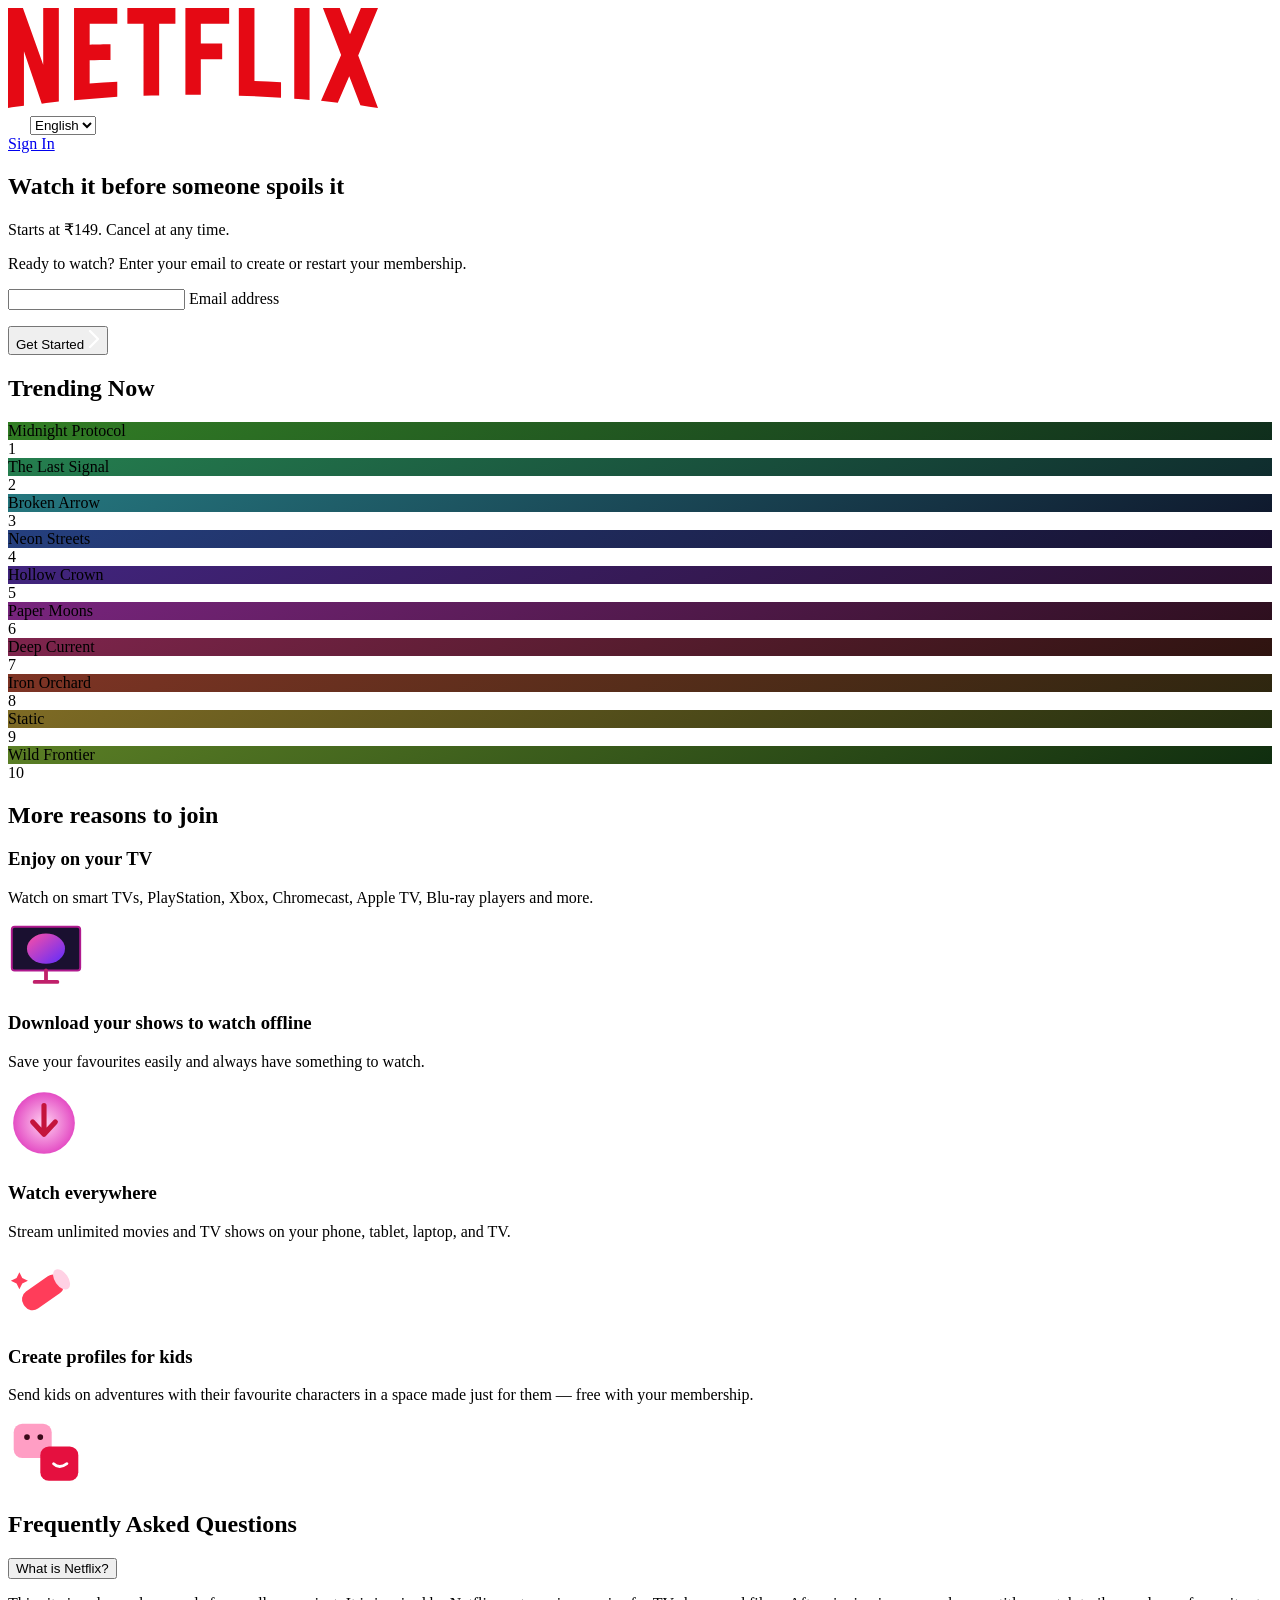
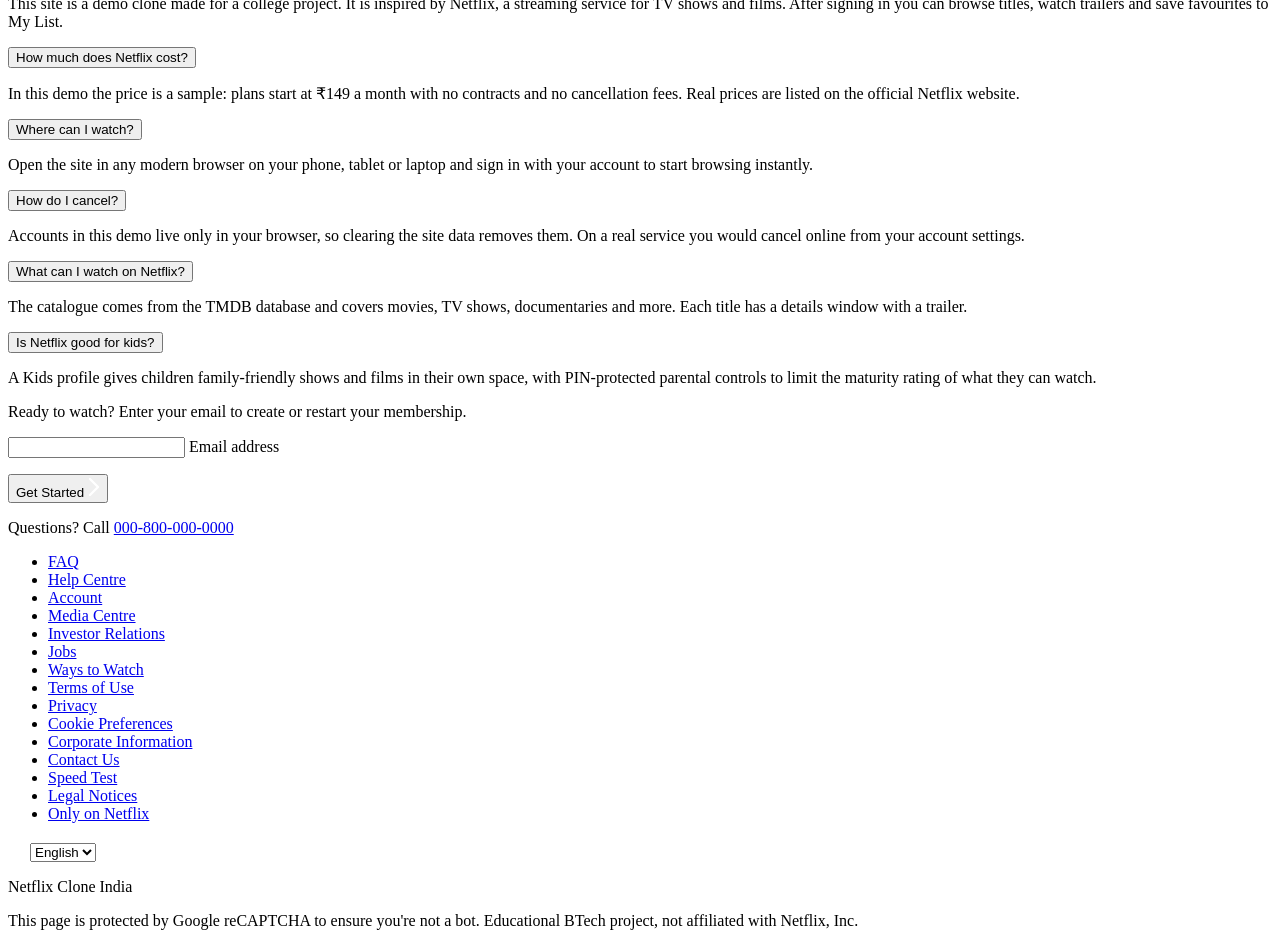
==== claudenetflix/index.html @ 72e8b184 "Add files via upload" ====
<!DOCTYPE html>
<html lang="en">
<head>
<meta charset="UTF-8">
<meta name="viewport" content="width=device-width, initial-scale=1">
<title>Netflix Clone - Watch TV Shows Online, Watch Movies Online</title>
<link rel="preconnect" href="https://fonts.googleapis.com">
<link href="https://fonts.googleapis.com/css2?family=Bebas+Neue&family=Inter:wght@400;500;700;900&display=swap" rel="stylesheet">
<link rel="stylesheet" href="landing.css">
</head>
<body>

<!-- HERO -->
<section class="hero">
  <div class="mosaic" id="mosaic" aria-hidden="true"></div>
  <header class="bar wrap">
    <a href="landing.html" class="logo"><img src="Logo.svg" alt="Netflix"></a>
    <div class="bar-right">
      <div class="lang">
        <svg width="18" height="18" viewBox="0 0 24 24" fill="none" stroke="#fff" stroke-width="2" stroke-linecap="round"><path d="M3 5h10M8 3v2M5 5c1 4 4 7 8 8M11 5c-1 4-4 7-8 8M13 21l4-10 4 10M14.5 18h5"/></svg>
        <select class="langSel" aria-label="Language"><option value="en">English</option><option value="hi">हिन्दी</option></select>
        <span class="caret"></span>
      </div>
      <a href="login.html" class="signbtn" data-i18n="signin">Sign In</a>
    </div>
  </header>

  <div class="hero-in">
    <h1 data-i18n="title">Watch it before someone spoils it</h1>
    <p class="price" data-i18n="price">Starts at ₹149. Cancel at any time.</p>
    <div data-form></div>
  </div>
  <div class="curve"></div>
</section>

<main>
  <!-- TRENDING -->
  <section class="sec wrap">
    <h2 data-i18n="trending">Trending Now</h2>
    <div class="t-wrap">
      <button class="t-arrow l" id="tPrev" aria-label="Previous" hidden>&#8249;</button>
      <div class="t-track" id="tTrack"></div>
      <button class="t-arrow r" id="tNext" aria-label="Next">&#8250;</button>
    </div>
  </section>

  <!-- REASONS -->
  <section class="sec wrap">
    <h2 data-i18n="reasons">More reasons to join</h2>
    <div class="reasons">
      <article><h3>Enjoy on your TV</h3><p>Watch on smart TVs, PlayStation, Xbox, Chromecast, Apple TV, Blu-ray players and more.</p>
        <svg viewBox="0 0 80 70" width="76"><defs><linearGradient id="g1" x1="0" y1="0" x2="1" y2="1"><stop offset="0" stop-color="#ff4fa3"/><stop offset="1" stop-color="#5b2cff"/></linearGradient></defs><rect x="4" y="4" width="72" height="46" rx="3" fill="#1a1030" stroke="#b01a8f" stroke-width="2"/><ellipse cx="40" cy="27" rx="20" ry="16" fill="url(#g1)"/><path d="M28 62h24M40 50v12" stroke="#c0206a" stroke-width="4" stroke-linecap="round"/></svg></article>
      <article><h3>Download your shows to watch offline</h3><p>Save your favourites easily and always have something to watch.</p>
        <svg viewBox="0 0 70 70" width="72"><defs><radialGradient id="g2"><stop offset="0" stop-color="#ffd1f0"/><stop offset="1" stop-color="#e44cc4"/></radialGradient></defs><circle cx="35" cy="35" r="30" fill="url(#g2)"/><path d="M35 18v26M24 34l11 12 11-12" stroke="#c4143c" stroke-width="5" fill="none" stroke-linecap="round" stroke-linejoin="round"/></svg></article>
      <article><h3>Watch everywhere</h3><p>Stream unlimited movies and TV shows on your phone, tablet, laptop, and TV.</p>
        <svg viewBox="0 0 80 70" width="76"><g transform="rotate(-35 40 35)"><rect x="12" y="24" width="48" height="22" rx="10" fill="#ff3d5a"/><ellipse cx="60" cy="35" rx="7" ry="12" fill="#ffd1e4"/></g><path d="M12 16l3 6 6 3-6 3-3 6-3-6-6-3 6-3z" fill="#ff3d5a"/></svg></article>
      <article><h3>Create profiles for kids</h3><p>Send kids on adventures with their favourite characters in a space made just for them — free with your membership.</p>
        <svg viewBox="0 0 80 70" width="76"><rect x="6" y="4" width="40" height="36" rx="9" fill="#ff9ec4"/><rect x="34" y="28" width="40" height="36" rx="9" fill="#e5103f"/><circle cx="20" cy="18" r="3" fill="#3a0a1a"/><circle cx="34" cy="18" r="3" fill="#3a0a1a"/><path d="M48 46q6 6 14 0" stroke="#fff" stroke-width="3" fill="none" stroke-linecap="round"/></svg></article>
    </div>
  </section>

  <!-- FAQ -->
  <section class="sec wrap">
    <h2 data-i18n="faq">Frequently Asked Questions</h2>
    <div class="faq" id="faq"></div>
    <div class="bottom-cta" data-form></div>
  </section>
</main>

<!-- FOOTER -->
<footer class="foot wrap">
  <p class="call">Questions? Call <a href="tel:0000000000">000-800-000-0000</a></p>
  <ul>
    <li><a href="#">FAQ</a></li><li><a href="#">Help Centre</a></li><li><a href="#">Account</a></li><li><a href="#">Media Centre</a></li>
    <li><a href="#">Investor Relations</a></li><li><a href="#">Jobs</a></li><li><a href="#">Ways to Watch</a></li><li><a href="#">Terms of Use</a></li>
    <li><a href="#">Privacy</a></li><li><a href="#">Cookie Preferences</a></li><li><a href="#">Corporate Information</a></li><li><a href="#">Contact Us</a></li>
    <li><a href="#">Speed Test</a></li><li><a href="#">Legal Notices</a></li><li><a href="#">Only on Netflix</a></li>
  </ul>
  <div class="lang foot-lang">
    <svg width="18" height="18" viewBox="0 0 24 24" fill="none" stroke="#fff" stroke-width="2" stroke-linecap="round"><path d="M3 5h10M8 3v2M5 5c1 4 4 7 8 8M11 5c-1 4-4 7-8 8M13 21l4-10 4 10M14.5 18h5"/></svg>
    <select class="langSel" aria-label="Language"><option value="en">English</option><option value="hi">हिन्दी</option></select>
    <span class="caret"></span>
  </div>
  <p class="country">Netflix Clone India</p>
  <p class="note">This page is protected by Google reCAPTCHA to ensure you're not a bot. Educational BTech project, not affiliated with Netflix, Inc.</p>
</footer>

<!-- Email form, cloned into both [data-form] slots by landing.js -->
<template id="formTpl">
  <form class="signup" novalidate>
    <p class="prompt" data-i18n="prompt">Ready to watch? Enter your email to create or restart your membership.</p>
    <div class="row-f">
      <div class="ef">
        <input type="email" placeholder=" " autocomplete="email" aria-label="Email address">
        <label data-i18n="email">Email address</label>
        <p class="ferr" role="alert"></p>
      </div>
      <button class="cta" type="submit"><span data-i18n="start">Get Started</span>
        <svg width="12" height="20" viewBox="0 0 12 20" fill="none" stroke="#fff" stroke-width="2.4" stroke-linecap="round" stroke-linejoin="round"><path d="M2 2l8 8-8 8"/></svg></button>
    </div>
  </form>
</template>

<script src="landing.js"></script>
</body>
</html>
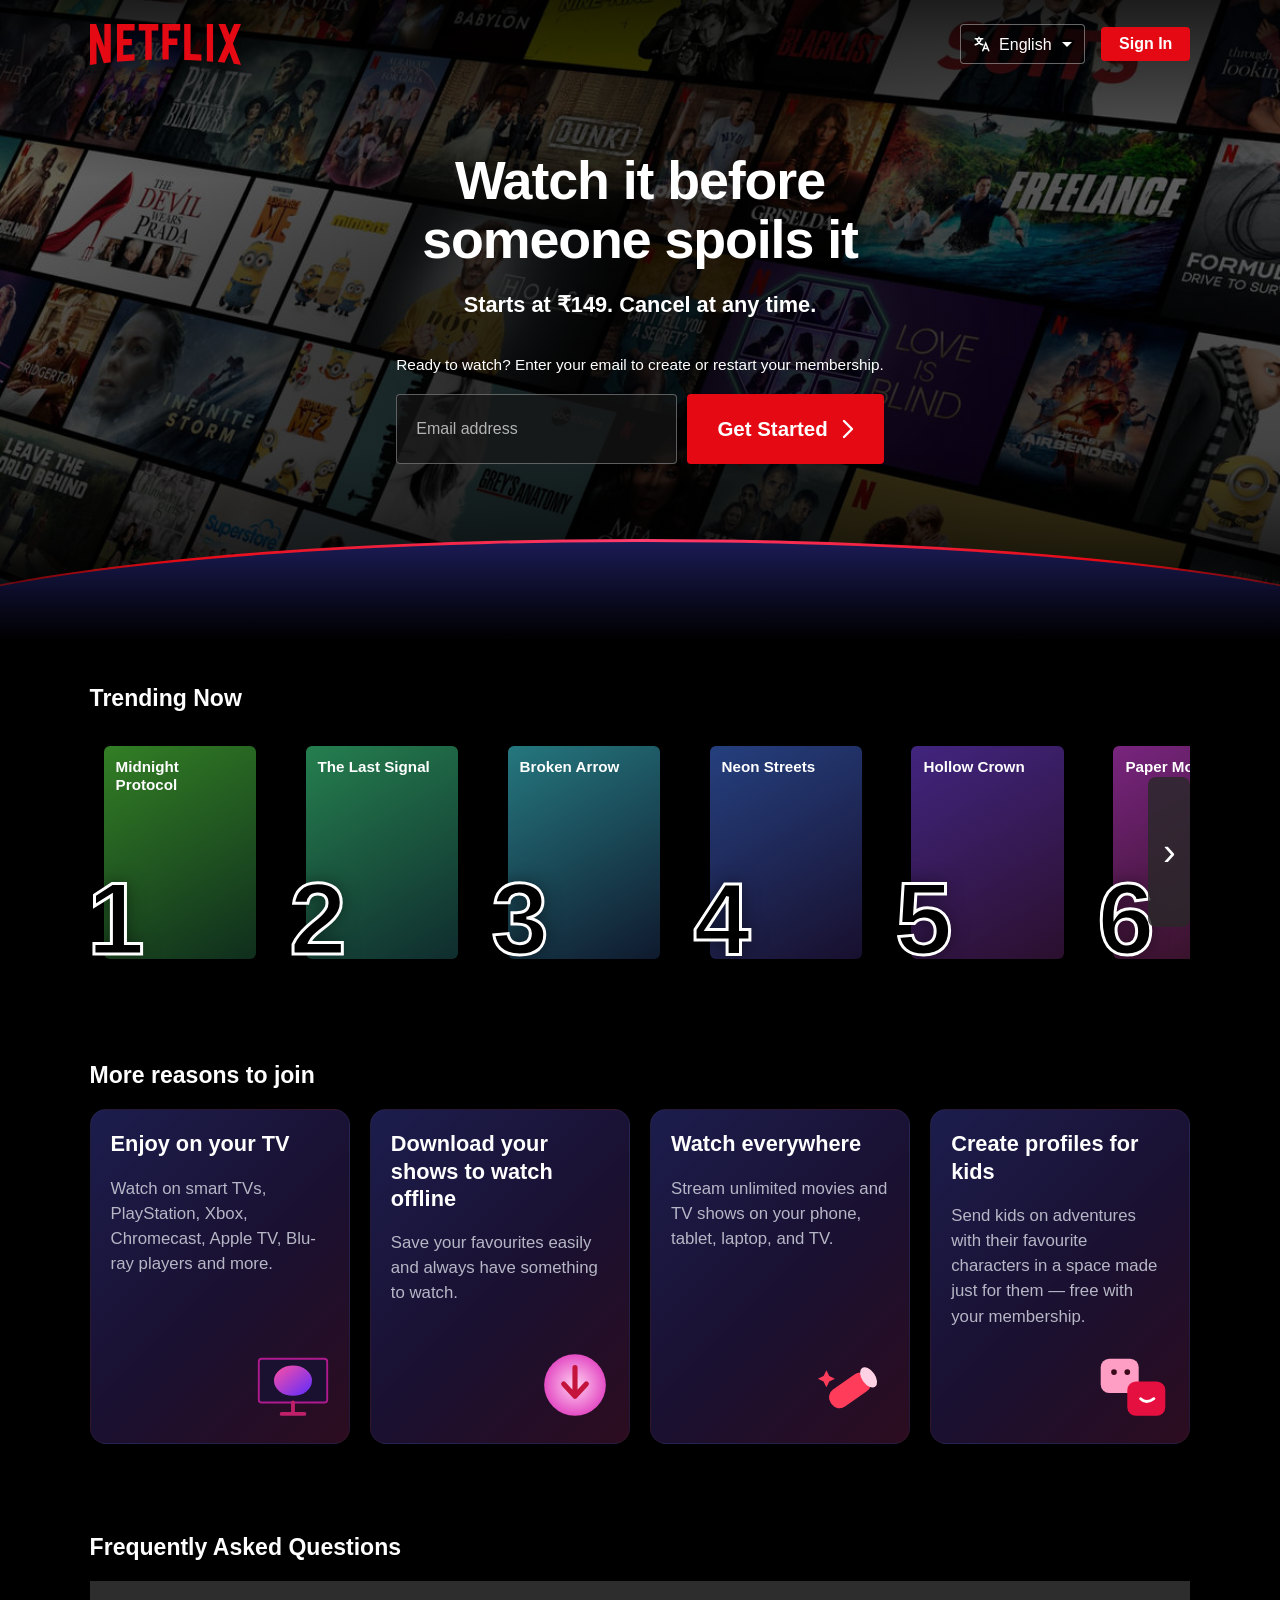
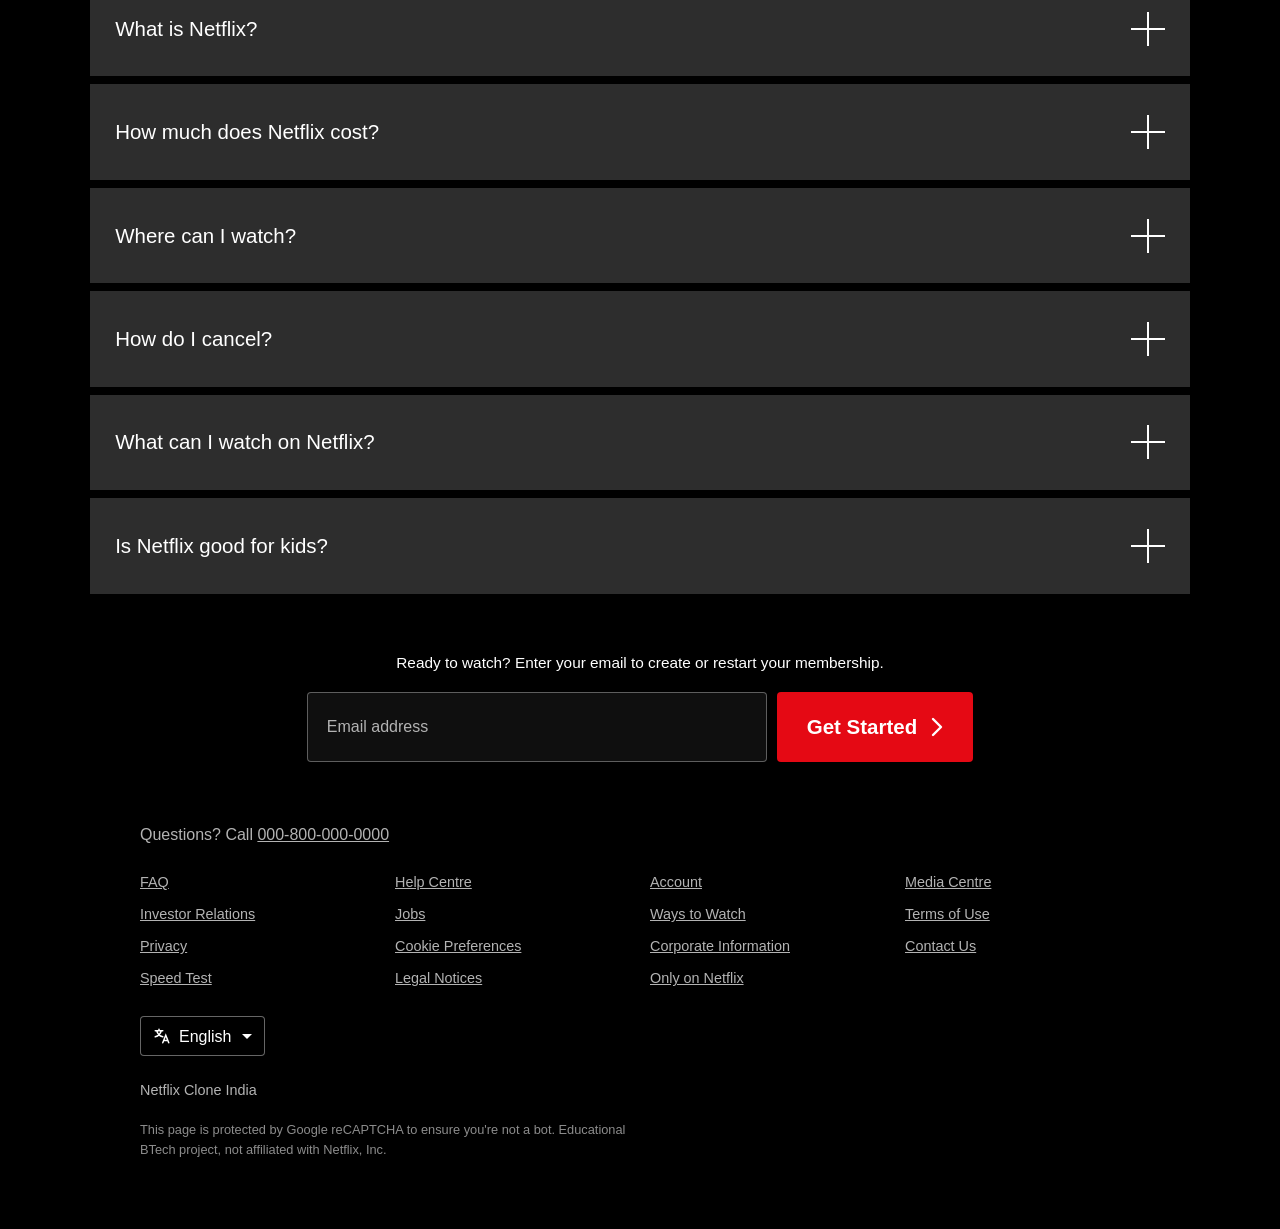
==== commit 0ae90be6: "Replace landing.css with style.css in index.html" ====
--- a/claudenetflix/index.html
+++ b/claudenetflix/index.html
@@ -6,7 +6,7 @@
 <title>Netflix Clone - Watch TV Shows Online, Watch Movies Online</title>
 <link rel="preconnect" href="https://fonts.googleapis.com">
 <link href="https://fonts.googleapis.com/css2?family=Bebas+Neue&family=Inter:wght@400;500;700;900&display=swap" rel="stylesheet">
-<link rel="stylesheet" href="landing.css">
+<link rel="stylesheet" href="style.css">
 </head>
 <body>
 
--- a/claudenetflix/style.css
+++ b/claudenetflix/style.css
@@ -0,0 +1,117 @@
+:root{--red:#e50914;--card:#2d2d2d;--w:min(1530px,86%);--warn:#ffa00a}
+*{margin:0;padding:0;box-sizing:border-box}
+html{scroll-behavior:smooth}
+body{background:#000;color:#fff;font-family:'Inter',Helvetica,Arial,sans-serif;overflow-x:hidden}
+a{color:inherit}
+button,select{font-family:inherit}
+[hidden]{display:none!important}
+.wrap{width:var(--w);margin:0 auto}
+
+/* ===== HERO ===== */
+.hero{position:relative;min-height:clamp(640px,46vw,900px);display:flex;flex-direction:column;overflow:hidden;background:#000}
+.hero::before{content:"";position:absolute;inset:0;z-index:1;background:linear-gradient(180deg,rgba(0,0,0,.85) 0,rgba(0,0,0,.5) 28%,rgba(0,0,0,.65) 70%,#000 100%),radial-gradient(ellipse at center,rgba(0,0,0,.55) 0,transparent 70%)}
+.mosaic{position:absolute;inset:0;background:url('background.jpg') center/cover no-repeat;z-index:0}
+.tile{aspect-ratio:16/9;border-radius:6px;background:#222 center/cover;display:flex;align-items:flex-end;padding:10px;font-weight:900;font-size:.85rem;color:rgba(255,255,255,.75);overflow:hidden}
+.bar{position:relative;z-index:3;display:flex;justify-content:space-between;align-items:center;padding-top:24px}
+.logo{font-family:'Bebas Neue',sans-serif;font-size:clamp(2.4rem,4vw,3.6rem);line-height:1;letter-spacing:1px;color:var(--red);text-decoration:none}
+.bar-right{display:flex;align-items:center;gap:16px}
+.signbtn{background:var(--red);color:#fff;text-decoration:none;font-weight:700;font-size:1rem;padding:8px 18px;border-radius:4px;transition:background .2s}
+.signbtn:hover{background:#c11119}
+
+/* language picker (native select, restyled) */
+.lang{position:relative;display:flex;align-items:center;background:rgba(0,0,0,.4);border:1px solid rgba(255,255,255,.4);border-radius:4px;padding:0 12px;height:40px;gap:8px}
+.lang select{appearance:none;background:transparent;border:0;color:#fff;font-size:1rem;font-weight:500;cursor:pointer;outline:0;padding-right:20px}
+.lang select option{color:#000}
+.lang:focus-within{outline:2px solid #fff;outline-offset:2px}
+.caret{position:absolute;right:12px;top:50%;margin-top:-2px;border:5px solid transparent;border-top-color:#fff;pointer-events:none}
+
+.hero-in{position:relative;z-index:3;flex:1;display:flex;flex-direction:column;align-items:center;justify-content:center;text-align:center;padding:20px 16px 110px}
+.hero h1{font-size:clamp(2.2rem,4.2vw,4rem);font-weight:900;line-height:1.1;max-width:15ch;letter-spacing:-.02em}
+.price{font-size:clamp(1.1rem,1.7vw,1.5rem);font-weight:700;margin:22px 0 38px}
+
+/* curved red glow at the bottom of the hero */
+.curve{position:absolute;z-index:3;left:-10%;right:-10%;bottom:-1px;height:clamp(70px,8vw,120px);border-radius:50% 50% 0 0/100% 100% 0 0;background:linear-gradient(90deg,rgba(229,9,20,0),#e50914 20%,#ff3d6e 50%,#e50914 80%,rgba(229,9,20,0))}
+.curve::after{content:"";position:absolute;inset:3px 0 0;border-radius:inherit;background:linear-gradient(180deg,#1b1b55 0,#0b0b24 55%,#000 100%)}
+
+/* ===== EMAIL FORM ===== */
+.signup{width:100%;max-width:860px;margin:0 auto}
+.prompt{font-size:clamp(.95rem,1.2vw,1.2rem);margin-bottom:20px}
+.row-f{display:flex;gap:10px;justify-content:center;align-items:flex-start}
+.ef{position:relative;flex:0 1 460px;text-align:left}
+.ef input{width:100%;height:70px;padding:26px 20px 8px;background:rgba(22,22,22,.7);border:1px solid rgba(128,128,128,.7);border-radius:4px;color:#fff;font-size:1rem;outline:0;transition:border-color .2s}
+.ef input:hover{border-color:#b3b3b3}
+.ef input:focus{border-color:#fff;box-shadow:0 0 0 1px #fff}
+.ef label{position:absolute;left:20px;top:35px;transform:translateY(-50%);color:#b3b3b3;font-size:1rem;pointer-events:none;transition:all .15s}
+.ef input:focus+label,.ef input:not(:placeholder-shown)+label{top:22px;font-size:.75rem}
+.signup.bad input{border-color:var(--warn);box-shadow:none}
+.ferr{color:var(--warn);font-size:.85rem;margin-top:6px}
+.ferr:empty{display:none}
+.cta{height:70px;padding:0 30px;background:var(--red);color:#fff;border:0;border-radius:4px;font-size:clamp(1.1rem,1.6vw,1.6rem);font-weight:700;display:flex;align-items:center;gap:14px;cursor:pointer;white-space:nowrap;transition:background .2s}
+.cta:hover{background:#c11119}
+
+/* ===== SECTIONS ===== */
+.sec{padding:clamp(28px,3.5vw,56px) 0}
+.sec h2{font-size:clamp(1.3rem,1.8vw,1.75rem);font-weight:700;margin-bottom:20px}
+
+/* Trending with big outlined numbers */
+.t-wrap{position:relative}
+.t-track{display:flex;overflow-x:auto;scroll-behavior:smooth;scrollbar-width:none;padding:14px 0}
+.t-track::-webkit-scrollbar{display:none}
+.t-item{flex:0 0 calc(100% / 5.45);padding:0 clamp(16px,2.8vw,42px) 0 14px;position:relative;cursor:pointer}
+.poster{width:100%;aspect-ratio:5/7;border-radius:6px;background:#222 center/cover;display:flex;align-items:flex-start;padding:12px;font-weight:900;font-size:.95rem;line-height:1.2;transition:transform .25s}
+.t-item:hover .poster{transform:translateY(-6px) scale(1.04)}
+.n{position:absolute;left:-2px;bottom:-12px;font-size:clamp(5rem,8vw,8.5rem);font-weight:900;line-height:1;color:#000;-webkit-text-stroke:3px #fff;letter-spacing:-.06em;pointer-events:none;text-shadow:0 0 18px rgba(0,0,0,.5)}
+.t-arrow{position:absolute;top:50%;transform:translateY(-50%);width:42px;height:150px;border:0;border-radius:8px;background:rgba(40,40,40,.8);color:#fff;font-size:2.4rem;cursor:pointer;z-index:3;transition:background .2s}
+.t-arrow:hover{background:rgba(70,70,70,.95)}
+.t-arrow.l{left:0}.t-arrow.r{right:0}
+
+/* More reasons */
+.reasons{display:grid;grid-template-columns:repeat(4,1fr);gap:20px}
+.reasons article{position:relative;min-height:335px;padding:20px;border-radius:16px;background:linear-gradient(135deg,#1c1d4d 0,#1a1030 55%,#2c0c1f 100%);border:1px solid rgba(255,255,255,.04);transition:transform .25s}
+.reasons article:hover{transform:translateY(-4px)}
+.reasons h3{font-size:clamp(1.25rem,1.7vw,1.7rem);line-height:1.25;font-weight:700;margin-bottom:18px}
+.reasons p{color:#b6b6c6;font-size:1.05rem;line-height:1.5}
+.reasons svg{position:absolute;right:18px;bottom:22px}
+
+/* FAQ accordion */
+.faq{display:flex;flex-direction:column;gap:8px;margin-bottom:60px}
+.fq{background:var(--card)}
+.fq button{width:100%;display:flex;justify-content:space-between;align-items:center;gap:16px;background:none;border:0;color:#fff;text-align:left;font-size:clamp(1.1rem,1.6vw,1.5rem);padding:clamp(20px,2.4vw,34px) clamp(16px,2vw,32px);cursor:pointer;transition:background .2s}
+.fq button:hover{background:#414141}
+.fq.open button{background:#414141}
+.pl{position:relative;flex:none;width:34px;height:34px;transition:transform .3s}
+.pl::before,.pl::after{content:"";position:absolute;left:0;top:50%;width:100%;height:2px;margin-top:-1px;background:#fff}
+.pl::after{transform:rotate(90deg)}
+.fq.open .pl{transform:rotate(45deg)}
+.ans{display:grid;grid-template-rows:0fr;transition:grid-template-rows .3s}
+.fq.open .ans{grid-template-rows:1fr}
+.ans>div{overflow:hidden;min-height:0}
+.ans p{padding:clamp(18px,2vw,28px) clamp(16px,2vw,32px);border-top:1px solid #000;font-size:clamp(1rem,1.4vw,1.35rem);line-height:1.6;background:#414141}
+.bottom-cta{text-align:center}
+
+/* ===== FOOTER ===== */
+.foot{max-width:1000px;padding:20px 0 70px;color:#b3b3b3}
+.call{margin-bottom:30px;font-size:1rem}
+.foot ul{list-style:none;display:grid;grid-template-columns:repeat(4,1fr);gap:16px 20px;margin-bottom:30px;font-size:.9rem}
+.foot li a{color:#b3b3b3}
+.foot li a:hover{color:#fff}
+.foot-lang{display:inline-flex;margin-bottom:26px}
+.country{font-size:.9rem;margin-bottom:22px}
+.note{font-size:.8rem;color:#8c8c8c;line-height:1.5;max-width:70ch}
+
+/* ===== RESPONSIVE ===== */
+@media(max-width:1000px){.reasons{grid-template-columns:repeat(2,1fr)}.t-item{flex-basis:calc(100%/3.4)}.foot ul{grid-template-columns:repeat(2,1fr)}}
+@media(max-width:640px){
+  :root{--w:92%}
+  .row-f{flex-direction:column;align-items:stretch}
+  .ef{flex:none}
+  .ef input,.cta{height:56px}
+  .ef label{top:28px}
+  .cta{justify-content:center;align-self:center;padding:0 28px}
+  .reasons{grid-template-columns:1fr}
+  .t-item{flex-basis:calc(100%/2.3)}
+  .t-arrow{display:none}
+  .mosaic{grid-template-columns:repeat(4,1fr)}
+}
+@media(prefers-reduced-motion:reduce){*{transition:none!important;scroll-behavior:auto!important}}
+.logo img{display:block;height:clamp(30px,3.2vw,50px);width:auto}
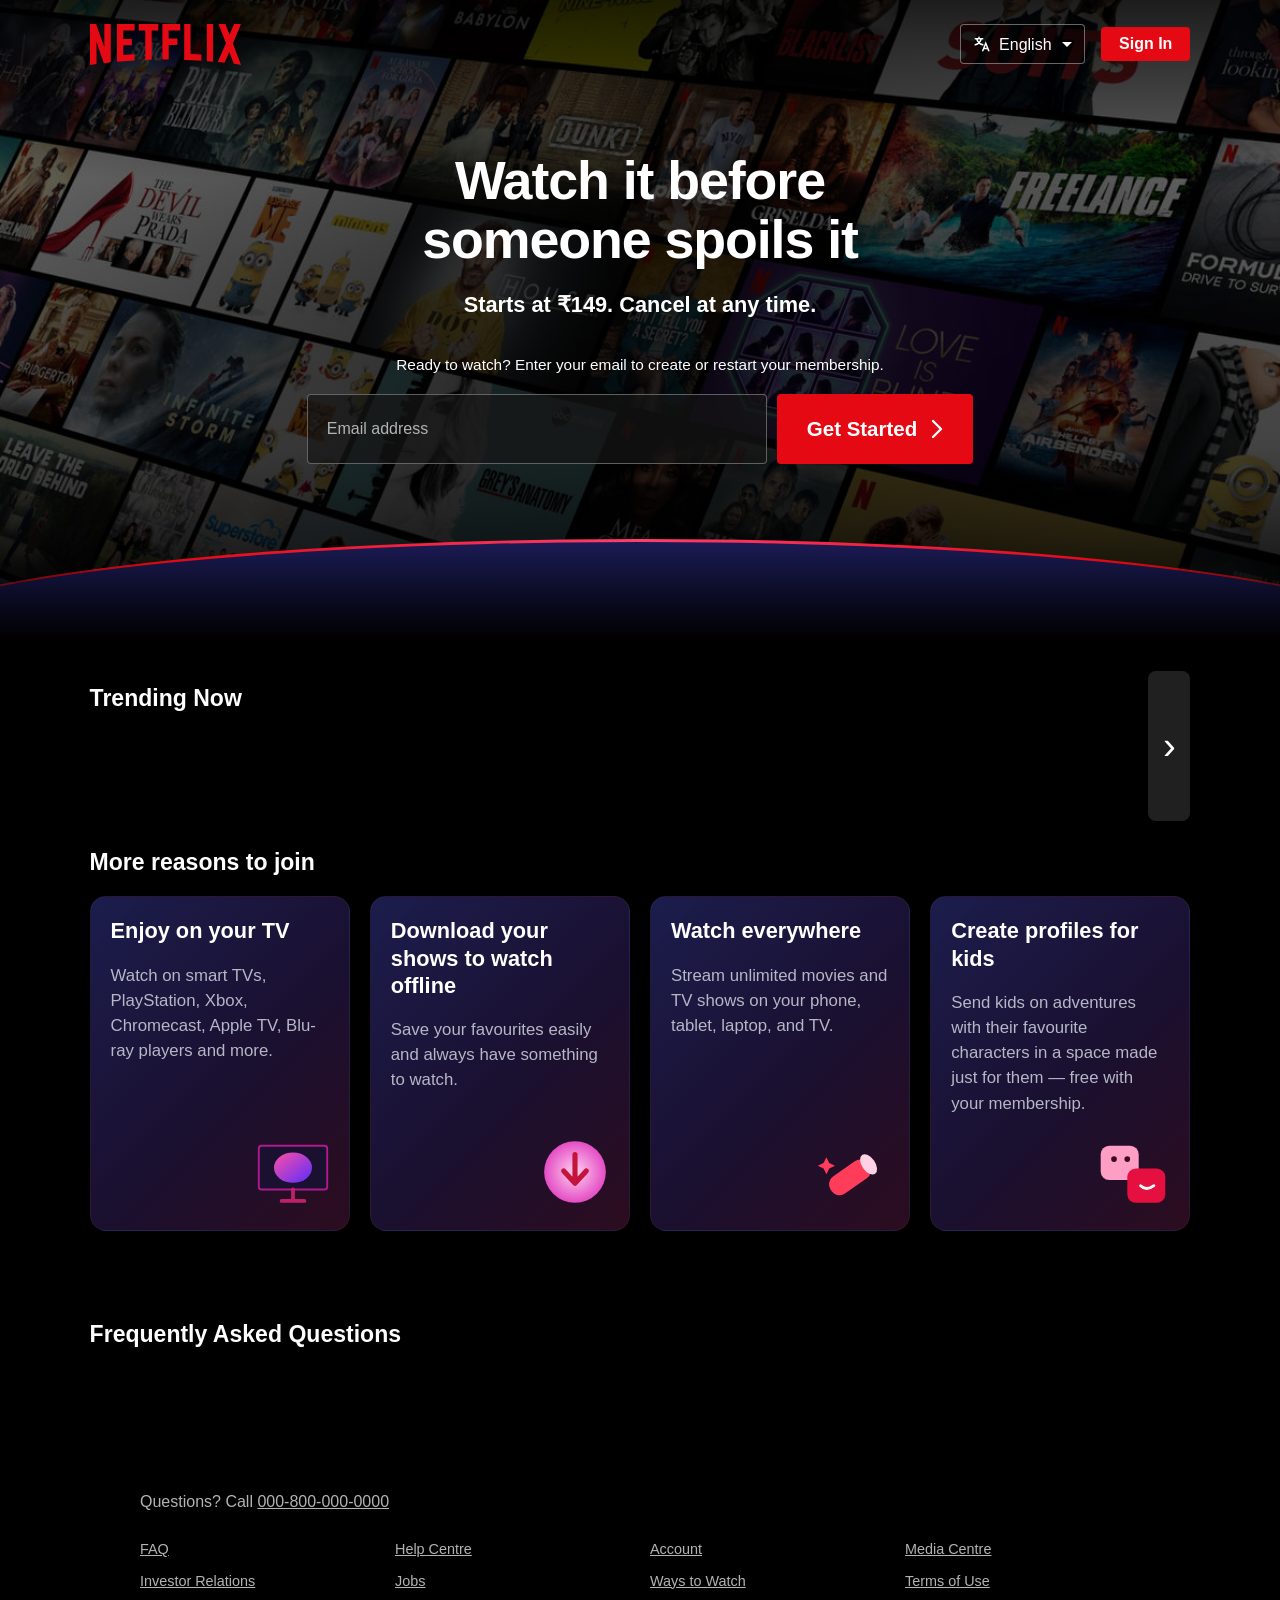
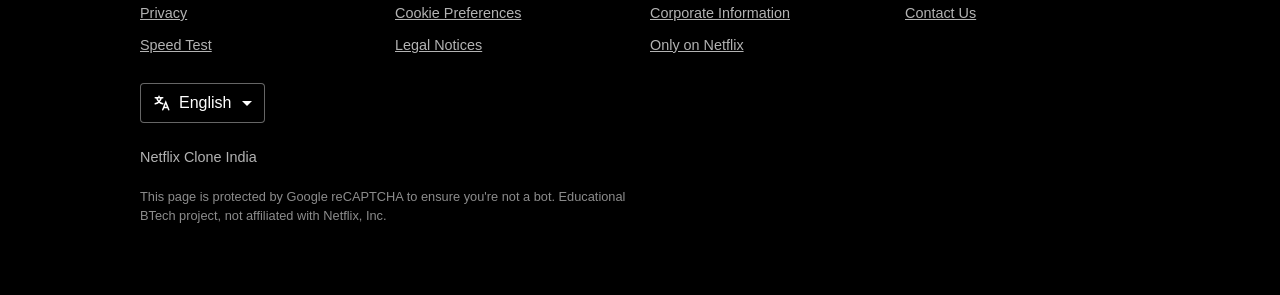
==== commit 97fd0469: "Update index.html" ====
--- a/claudenetflix/index.html
+++ b/claudenetflix/index.html
@@ -29,6 +29,18 @@
     <h1 data-i18n="title">Watch it before someone spoils it</h1>
     <p class="price" data-i18n="price">Starts at ₹149. Cancel at any time.</p>
     <div data-form></div>
+    <form class="signup" action="login.html" method="get">
+  <p class="prompt">Ready to watch? Enter your email to create or restart your membership.</p>
+  <div class="row-f">
+    <div class="ef">
+      <input type="email" name="email" placeholder=" " autocomplete="email" aria-label="Email address" required>
+      <label>Email address</label>
+      <p class="ferr" role="alert"></p>
+    </div>
+    <button class="cta" type="submit"><span>Get Started</span>
+      <svg width="12" height="20" viewBox="0 0 12 20" fill="none" stroke="#fff" stroke-width="2.4" stroke-linecap="round" stroke-linejoin="round"><path d="M2 2l8 8-8 8"/></svg></button>
+  </div>
+</form>
   </div>
   <div class="curve"></div>
 </section>
